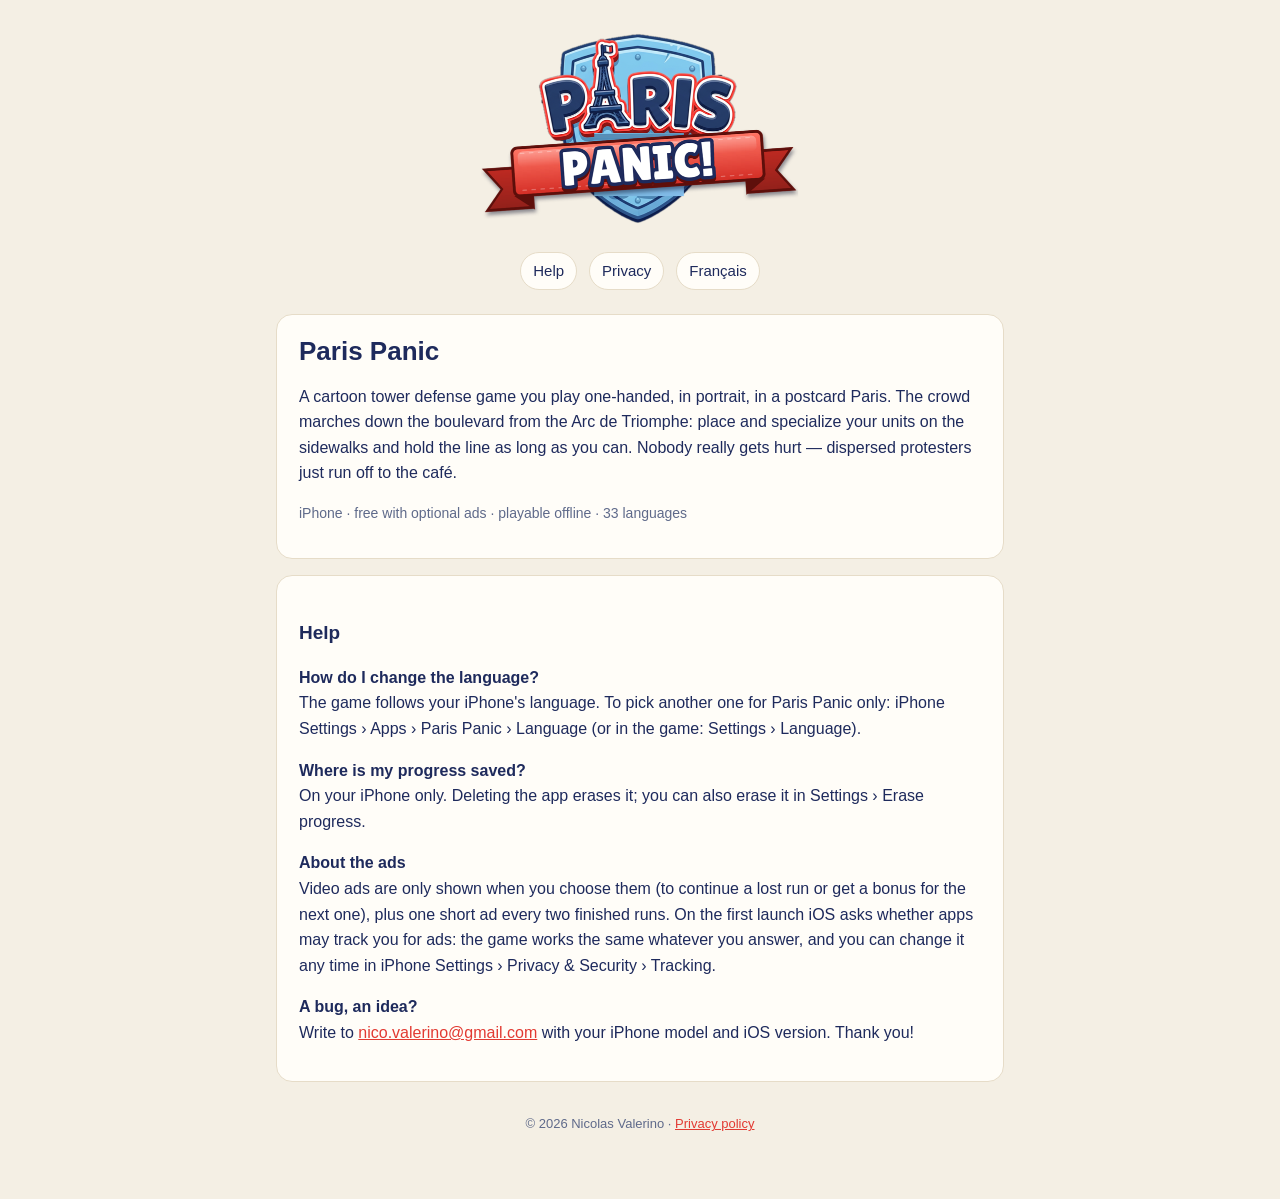
==== paris-panic/index.html @ 1448f600 "Paris Panic support and privacy pages (EN/FR) Co-Authored-By: Claude Opus 5.5 <noreply@anthropic.com" ====
<!doctype html>
<html lang="en"><head><meta charset="utf-8"><meta name="viewport" content="width=device-width,initial-scale=1">
<title>Paris Panic — support</title><meta name="description" content="Paris Panic, a cartoon tower defense game in a postcard Paris. Help, contact and privacy.">
<link rel="icon" href="icon.png"><link rel="stylesheet" href="style.css"></head>
<body><main>
<header><img class="logo" src="logo.png" alt="Paris Panic"></header>
<nav><a href="./">Help</a><a href="privacy.html">Privacy</a><a href="fr.html">Français</a></nav>
<section class="card">
<h1>Paris Panic</h1>
<p>A cartoon tower defense game you play one-handed, in portrait, in a postcard Paris. The crowd marches down the boulevard from the Arc de Triomphe: place and specialize your units on the sidewalks and hold the line as long as you can. Nobody really gets hurt — dispersed protesters just run off to the café.</p>
<p class="muted">iPhone · free with optional ads · playable offline · 33 languages</p>
</section>
<section class="card">
<h2>Help</h2>
<p><b>How do I change the language?</b><br>The game follows your iPhone's language. To pick another one for Paris Panic only: iPhone Settings › Apps › Paris Panic › Language (or in the game: Settings › Language).</p>
<p><b>Where is my progress saved?</b><br>On your iPhone only. Deleting the app erases it; you can also erase it in Settings › Erase progress.</p>
<p><b>About the ads</b><br>Video ads are only shown when you choose them (to continue a lost run or get a bonus for the next one), plus one short ad every two finished runs. On the first launch iOS asks whether apps may track you for ads: the game works the same whatever you answer, and you can change it any time in iPhone Settings › Privacy &amp; Security › Tracking.</p>
<p><b>A bug, an idea?</b><br>Write to <a href="mailto:nico.valerino@gmail.com?subject=Paris%20Panic">nico.valerino@gmail.com</a> with your iPhone model and iOS version. Thank you!</p>
</section>
<footer>© 2026 Nicolas Valerino · <a href="privacy.html">Privacy policy</a></footer>
</main></body></html>
---- paris-panic/style.css ----
:root { --navy: #1e2a5c; --cream: #fff9ee; --gold: #f7c23a; --red: #e23a32; --muted: #5f6a8a; --bg: #f4efe4; --card: #fffdf8; --line: #e6dcc8; }
@media (prefers-color-scheme: dark) { :root { --navy: #e9edff; --cream: #141a33; --muted: #aab3d4; --bg: #0e1226; --card: #182042; --line: #2a3566; } }
* { box-sizing: border-box; }
body { margin: 0; background: var(--bg); color: var(--navy); font: 16px/1.6 -apple-system, BlinkMacSystemFont, "Segoe UI", Roboto, Helvetica, Arial, sans-serif; }
main { max-width: 760px; margin: 0 auto; padding: 24px 16px 64px; }
header { text-align: center; padding: 8px 0 12px; }
header img.logo { width: min(320px, 80%); height: auto; }
nav { display: flex; gap: 12px; justify-content: center; flex-wrap: wrap; margin: 8px 0 24px; font-size: 15px; }
nav a { color: var(--navy); text-decoration: none; border: 1px solid var(--line); background: var(--card); padding: 6px 12px; border-radius: 999px; }
.card { background: var(--card); border: 1px solid var(--line); border-radius: 16px; padding: 20px 22px; margin: 16px 0; }
h1 { font-size: 26px; line-height: 1.25; margin: 0 0 6px; }
h2 { font-size: 19px; margin: 22px 0 6px; }
p, li { color: var(--navy); }
.muted { color: var(--muted); font-size: 14px; }
a { color: var(--red); }
.store { display: inline-block; margin-top: 10px; background: var(--navy); color: var(--cream); padding: 10px 18px; border-radius: 12px; text-decoration: none; font-weight: 600; }
footer { text-align: center; color: var(--muted); font-size: 13px; margin-top: 32px; }
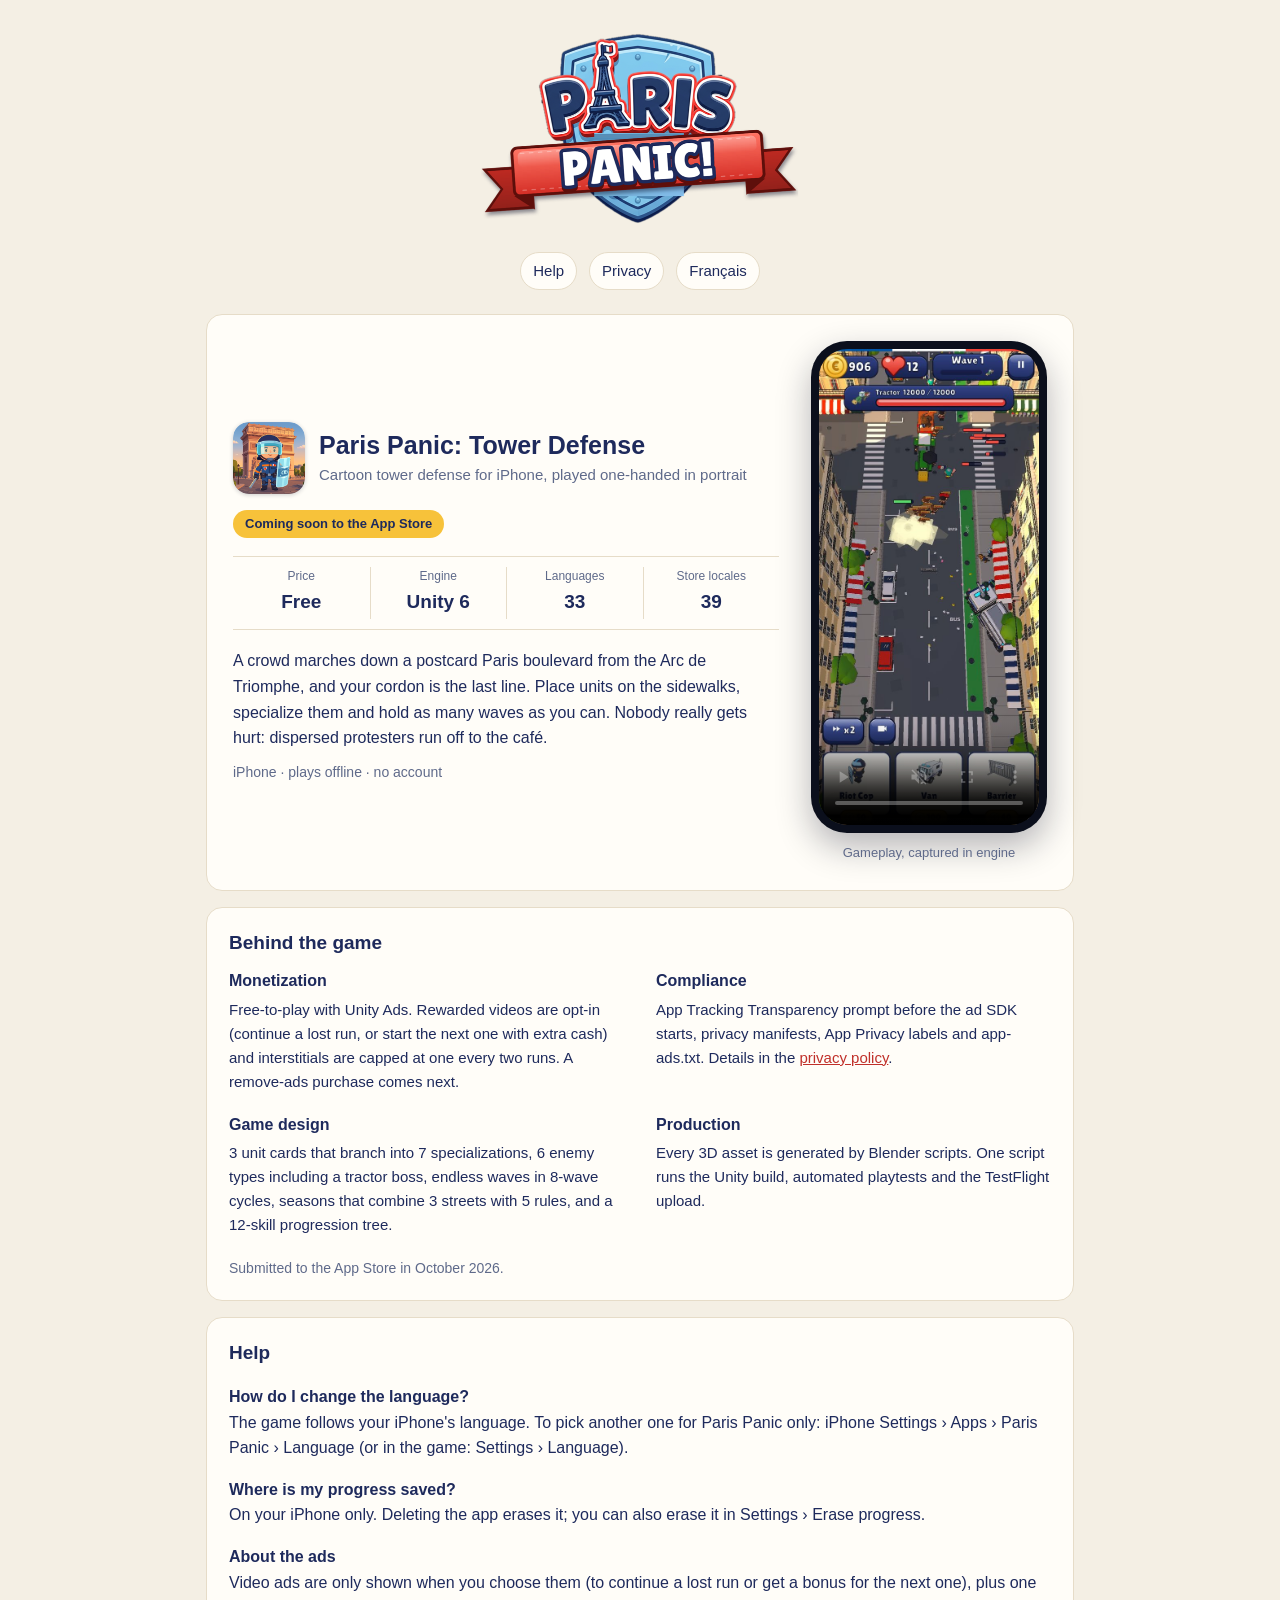
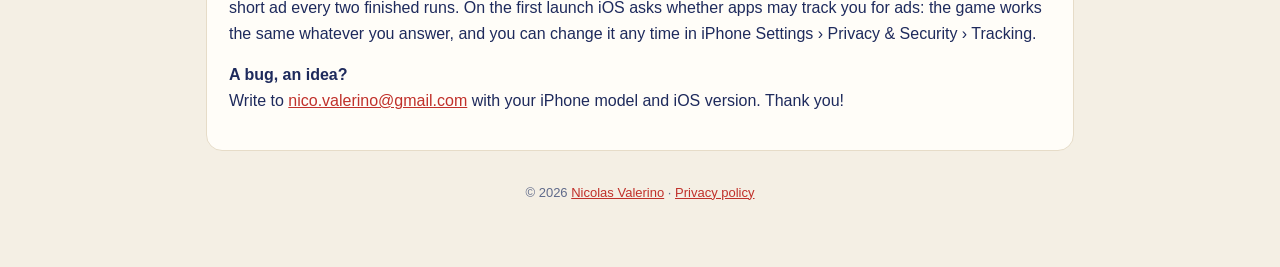
==== commit 3e82cc02: "Paris Panic pages: gameplay video and game details The English and French pages now show the gamepla" ====
--- a/paris-panic/index.html
+++ b/paris-panic/index.html
@@ -1,21 +1,62 @@
 <!doctype html>
 <html lang="en"><head><meta charset="utf-8"><meta name="viewport" content="width=device-width,initial-scale=1">
-<title>Paris Panic — support</title><meta name="description" content="Paris Panic, a cartoon tower defense game in a postcard Paris. Help, contact and privacy.">
+<title>Paris Panic: Tower Defense</title><meta name="description" content="Paris Panic, a cartoon tower defense game for iPhone in a postcard Paris. Gameplay, how it was made, help and contact.">
+<meta property="og:type" content="website"><meta property="og:url" content="https://nicovlr.github.io/paris-panic/"><meta property="og:title" content="Paris Panic: Tower Defense"><meta property="og:description" content="Cartoon tower defense for iPhone, played one-handed in portrait. Coming soon to the App Store."><meta property="og:image" content="https://nicovlr.github.io/paris-panic/icon.png">
 <link rel="icon" href="icon.png"><link rel="stylesheet" href="style.css"></head>
-<body><main>
-<header><img class="logo" src="logo.png" alt="Paris Panic"></header>
-<nav><a href="./">Help</a><a href="privacy.html">Privacy</a><a href="fr.html">Français</a></nav>
+<body><main class="game">
+<header><img class="logo" src="logo.png" alt="Paris Panic" width="640" height="385"></header>
+<nav><a href="#help">Help</a><a href="privacy.html">Privacy</a><a href="fr.html">Français</a></nav>
+
+<section class="card hero">
+<div>
+<div class="app-head"><img src="icon.png" alt="" width="72" height="72"><div><h1>Paris Panic: Tower Defense</h1><p>Cartoon tower defense for iPhone, played one-handed in portrait</p></div></div>
+<span class="badge">Coming soon to the App Store</span>
+<dl class="facts">
+<div><dt>Price</dt><dd>Free</dd></div>
+<div><dt>Engine</dt><dd>Unity 6</dd></div>
+<div><dt>Languages</dt><dd>33</dd></div>
+<div><dt>Store locales</dt><dd>39</dd></div>
+</dl>
+<p class="pitch">A crowd marches down a postcard Paris boulevard from the Arc de Triomphe, and your cordon is the last line. Place units on the sidewalks, specialize them and hold as many waves as you can. Nobody really gets hurt: dispersed protesters run off to the café.</p>
+<p class="muted">iPhone · plays offline · no account</p>
+</div>
+<figure class="media">
+<div class="phone"><video id="gameplay" src="../assets/paris-panic-gameplay.mp4" poster="../assets/paris-panic-poster.jpg" autoplay muted loop playsinline preload="metadata" aria-label="Paris Panic gameplay: placing riot police units, choosing the tear gas specialty, then the crowd and a tractor meeting the defense"></video></div>
+<figcaption>Gameplay, captured in engine</figcaption>
+</figure>
+</section>
+
 <section class="card">
-<h1>Paris Panic</h1>
-<p>A cartoon tower defense game you play one-handed, in portrait, in a postcard Paris. The crowd marches down the boulevard from the Arc de Triomphe: place and specialize your units on the sidewalks and hold the line as long as you can. Nobody really gets hurt — dispersed protesters just run off to the café.</p>
-<p class="muted">iPhone · free with optional ads · playable offline · 33 languages</p>
+<h2>Behind the game</h2>
+<ul class="points">
+<li><h3>Monetization</h3><p>Free-to-play with Unity Ads. Rewarded videos are opt-in (continue a lost run, or start the next one with extra cash) and interstitials are capped at one every two runs. A remove-ads purchase comes next.</p></li>
+<li><h3>Compliance</h3><p>App Tracking Transparency prompt before the ad SDK starts, privacy manifests, App Privacy labels and app-ads.txt. Details in the <a href="privacy.html">privacy policy</a>.</p></li>
+<li><h3>Game design</h3><p>3 unit cards that branch into 7 specializations, 6 enemy types including a tractor boss, endless waves in 8-wave cycles, seasons that combine 3 streets with 5 rules, and a 12-skill progression tree.</p></li>
+<li><h3>Production</h3><p>Every 3D asset is generated by Blender scripts. One script runs the Unity build, automated playtests and the TestFlight upload.</p></li>
+</ul>
+<p class="muted note">Submitted to the App Store in October 2026.</p>
 </section>
-<section class="card">
+
+<section class="card" id="help">
 <h2>Help</h2>
 <p><b>How do I change the language?</b><br>The game follows your iPhone's language. To pick another one for Paris Panic only: iPhone Settings › Apps › Paris Panic › Language (or in the game: Settings › Language).</p>
 <p><b>Where is my progress saved?</b><br>On your iPhone only. Deleting the app erases it; you can also erase it in Settings › Erase progress.</p>
 <p><b>About the ads</b><br>Video ads are only shown when you choose them (to continue a lost run or get a bonus for the next one), plus one short ad every two finished runs. On the first launch iOS asks whether apps may track you for ads: the game works the same whatever you answer, and you can change it any time in iPhone Settings › Privacy &amp; Security › Tracking.</p>
 <p><b>A bug, an idea?</b><br>Write to <a href="mailto:nico.valerino@gmail.com?subject=Paris%20Panic">nico.valerino@gmail.com</a> with your iPhone model and iOS version. Thank you!</p>
 </section>
-<footer>© 2026 Nicolas Valerino · <a href="privacy.html">Privacy policy</a></footer>
-</main></body></html>
+<footer>© 2026 <a href="../">Nicolas Valerino</a> · <a href="privacy.html">Privacy policy</a></footer>
+</main>
+<script>
+(function () {
+  var v = document.getElementById('gameplay');
+  if (!v || !window.matchMedia) return;
+  var mq = window.matchMedia('(prefers-reduced-motion: reduce)');
+  function apply() {
+    if (mq.matches) { v.pause(); v.controls = true; }
+    else { var p = v.play(); if (p && p.catch) p.catch(function () { v.controls = true; }); }
+  }
+  apply();
+  if (mq.addEventListener) mq.addEventListener('change', apply);
+})();
+</script>
+</body></html>
--- a/paris-panic/style.css
+++ b/paris-panic/style.css
@@ -1,5 +1,5 @@
-:root { --navy: #1e2a5c; --cream: #fff9ee; --gold: #f7c23a; --red: #e23a32; --muted: #5f6a8a; --bg: #f4efe4; --card: #fffdf8; --line: #e6dcc8; }
-@media (prefers-color-scheme: dark) { :root { --navy: #e9edff; --cream: #141a33; --muted: #aab3d4; --bg: #0e1226; --card: #182042; --line: #2a3566; } }
+:root { --navy: #1e2a5c; --cream: #fff9ee; --gold: #f7c23a; --red: #e23a32; --link: #c0302a; --muted: #5f6a8a; --bg: #f4efe4; --card: #fffdf8; --line: #e6dcc8; }
+@media (prefers-color-scheme: dark) { :root { --navy: #e9edff; --cream: #141a33; --link: #ff8f86; --muted: #aab3d4; --bg: #0e1226; --card: #182042; --line: #2a3566; } }
 * { box-sizing: border-box; }
 body { margin: 0; background: var(--bg); color: var(--navy); font: 16px/1.6 -apple-system, BlinkMacSystemFont, "Segoe UI", Roboto, Helvetica, Arial, sans-serif; }
 main { max-width: 760px; margin: 0 auto; padding: 24px 16px 64px; }
@@ -10,8 +10,42 @@
 .card { background: var(--card); border: 1px solid var(--line); border-radius: 16px; padding: 20px 22px; margin: 16px 0; }
 h1 { font-size: 26px; line-height: 1.25; margin: 0 0 6px; }
 h2 { font-size: 19px; margin: 22px 0 6px; }
+.card > h2:first-child { margin-top: 0; }
 p, li { color: var(--navy); }
 .muted { color: var(--muted); font-size: 14px; }
-a { color: var(--red); }
+a { color: var(--link); }
 .store { display: inline-block; margin-top: 10px; background: var(--navy); color: var(--cream); padding: 10px 18px; border-radius: 12px; text-decoration: none; font-weight: 600; }
 footer { text-align: center; color: var(--muted); font-size: 13px; margin-top: 32px; }
+
+/* Game page (index.html and fr.html) */
+main.game { max-width: 900px; }
+.hero { display: grid; grid-template-columns: minmax(0, 1fr) 236px; gap: 32px; align-items: center; padding: 26px; }
+.app-head { display: flex; gap: 14px; align-items: center; }
+.app-head img { width: 72px; height: 72px; border-radius: 16px; flex: none; box-shadow: 0 1px 4px rgba(14, 18, 38, .2); }
+.app-head h1 { margin: 0; font-size: 25px; line-height: 1.2; }
+.app-head p { margin: 4px 0 0; color: var(--muted); font-size: 15px; line-height: 1.4; }
+.badge { display: inline-block; margin-top: 16px; background: var(--gold); color: #1e2a5c; font-size: 13px; font-weight: 700; padding: 4px 12px; border-radius: 999px; }
+.facts { display: grid; grid-template-columns: repeat(4, minmax(0, 1fr)); margin: 18px 0; padding: 10px 0; border-top: 1px solid var(--line); border-bottom: 1px solid var(--line); }
+.facts div { text-align: center; padding: 2px 6px; min-width: 0; }
+.facts div + div { border-left: 1px solid var(--line); }
+.facts dt { font-size: 12px; line-height: 1.3; color: var(--muted); }
+.facts dd { margin: 2px 0 0; font-size: 19px; font-weight: 700; }
+.pitch { margin: 0 0 10px; }
+.hero .muted { margin: 0; }
+.media { margin: 0; justify-self: center; }
+.phone { width: 236px; padding: 8px; border-radius: 36px; background: #0b0f1c; box-shadow: 0 14px 34px rgba(14, 18, 38, .3); }
+.phone video { display: block; width: 100%; height: auto; aspect-ratio: 540 / 1168; border-radius: 28px; background: #000; }
+.media figcaption { text-align: center; color: var(--muted); font-size: 13px; margin-top: 10px; }
+.points { list-style: none; padding: 0; margin: 10px 0 0; display: grid; grid-template-columns: 1fr 1fr; gap: 18px 32px; }
+.points h3 { margin: 0 0 4px; font-size: 16px; }
+.points p { margin: 0; font-size: 15px; }
+.note { margin: 20px 0 0; }
+@media (max-width: 700px) {
+  .hero { grid-template-columns: 1fr; gap: 24px; padding: 20px; }
+  .points { grid-template-columns: 1fr; }
+}
+@media (max-width: 440px) {
+  .facts { grid-template-columns: repeat(2, minmax(0, 1fr)); row-gap: 10px; }
+  .facts div:nth-child(3) { border-left: 0; }
+  .phone { width: 216px; }
+}
